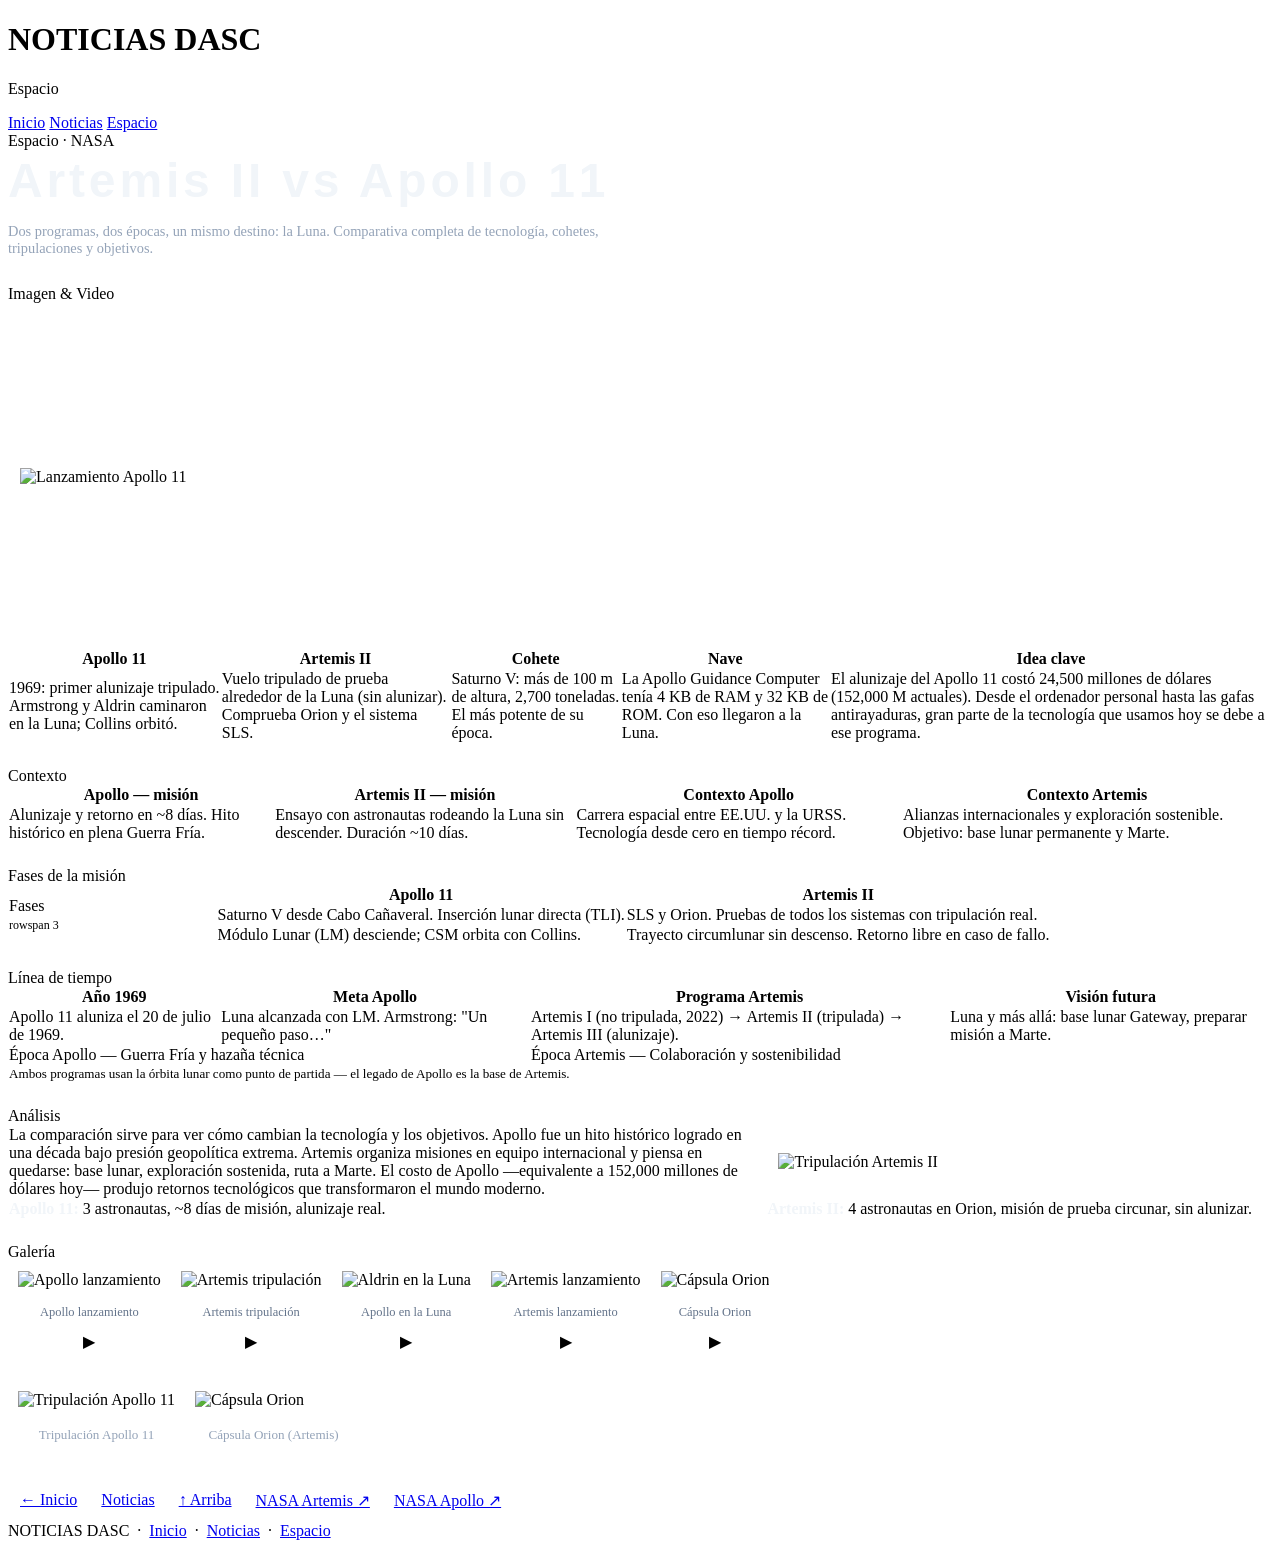
==== Index2.html @ 127973bf "Add files via upload" ====
<!DOCTYPE html>
<html lang="es">
<head>
    <meta charset="UTF-8">
    <meta name="viewport" content="width=device-width, initial-scale=1.0">
    <title>Artemis II vs Apollo 11 — NOTICIAS DASC</title>
    <link rel="stylesheet" href="portada.css">
</head>
<body>
<header class="marca-sitio">
    <h1 class="titulo-sitio">NOTICIAS DASC</h1>
    <p class="sub-sitio">Espacio</p>
</header>
<nav class="nav-sitio">
    <a href="index.html">Inicio</a>
    <a href="noticias-videos.html">Noticias</a>
    <a href="Index2.html" class="activo">Espacio</a>
</nav>

<main class="contenedor contenedor--ancho" id="top">

    <!-- HÉROE -->
    <div class="card anim-1" style="margin-bottom:0;">
        <span class="badge badge-gold">Espacio · NASA</span>
        <h1 style="font-family:'Bebas Neue',sans-serif;font-size:clamp(2rem,5vw,3rem);letter-spacing:.08em;color:#f1f5f9;line-height:1.1;margin:.35rem 0 .8rem;">
            Artemis II vs Apollo 11
        </h1>
        <p style="color:#94a3b8;font-size:.9rem;max-width:640px;">
            Dos programas, dos épocas, un mismo destino: la Luna. Comparativa completa de tecnología, cohetes, tripulaciones y objetivos.
        </p>
    </div>

    <!-- TABLA 1: FOTO + VIDEO -->
    <section class="anim-1" style="margin-top:1.75rem;">
        <div class="section-divider"><span class="section-divider-label">Imagen &amp; Video</span></div>
        <div class="tabla-wrap">
            <table class="tabla-pro" border="0" cellspacing="0">
                <tr><td colspan="5" class="franja"></td></tr>
                <tr>
                    <td colspan="2" style="width:35%;vertical-align:middle;padding:12px;">
                        <img src="https://upload.wikimedia.org/wikipedia/commons/thumb/1/16/Apollo_11_Launch_-_GPN-2000-000630.jpg/960px-Apollo_11_Launch_-_GPN-2000-000630.jpg"
                             alt="Lanzamiento Apollo 11" class="fluid">
                    </td>
                    <td colspan="3" style="width:65%;vertical-align:middle;padding:12px;">
                        <div class="video-caja" style="margin:0;">
                            <iframe src="https://geo.dailymotion.com/player.html?video=xa412z0"
                                title="Dailymotion — Video Espacio"
                                allowfullscreen allow="web-share"></iframe>
                        </div>
                    </td>
                </tr>
                <tr>
                    <th class="th-apollo">Apollo 11</th>
                    <th class="th-artemis">Artemis II</th>
                    <th>Cohete</th>
                    <th>Nave</th>
                    <th>Idea clave</th>
                </tr>
                <tr>
                    <td>1969: primer alunizaje tripulado. Armstrong y Aldrin caminaron en la Luna; Collins orbitó.</td>
                    <td>Vuelo tripulado de prueba alrededor de la Luna (sin alunizar). Comprueba Orion y el sistema SLS.</td>
                    <td>Saturno V: más de 100 m de altura, 2,700 toneladas. El más potente de su época.</td>
                    <td>La Apollo Guidance Computer tenía 4 KB de RAM y 32 KB de ROM. Con eso llegaron a la Luna.</td>
                    <td class="text-2col">El alunizaje del Apollo 11 costó 24,500 millones de dólares (152,000 M actuales). Desde el ordenador personal hasta las gafas antirayaduras, gran parte de la tecnología que usamos hoy se debe a ese programa.</td>
                </tr>
            </table>
        </div>
    </section>

    <!-- TABLA 2: CONTEXTO -->
    <section class="anim-2" style="margin-top:1.5rem;">
        <div class="section-divider"><span class="section-divider-label">Contexto</span></div>
        <div class="tabla-wrap">
            <table class="tabla-pro" border="0" cellspacing="0">
                <tr>
                    <th class="th-apollo">Apollo — misión</th>
                    <th class="th-artemis">Artemis II — misión</th>
                    <th>Contexto Apollo</th>
                    <th>Contexto Artemis</th>
                </tr>
                <tr>
                    <td>Alunizaje y retorno en ~8 días. Hito histórico en plena Guerra Fría.</td>
                    <td>Ensayo con astronautas rodeando la Luna sin descender. Duración ~10 días.</td>
                    <td>Carrera espacial entre EE.UU. y la URSS. Tecnología desde cero en tiempo récord.</td>
                    <td>Alianzas internacionales y exploración sostenible. Objetivo: base lunar permanente y Marte.</td>
                </tr>
            </table>
        </div>
    </section>

    <!-- TABLA 3: ROWSPAN -->
    <section class="anim-2" style="margin-top:1.5rem;">
        <div class="section-divider"><span class="section-divider-label">Fases de la misión</span></div>
        <div class="tabla-wrap">
            <table class="tabla-pro" border="0" cellspacing="0">
                <tr>
                    <td rowspan="3" class="td-span" style="width:20%;">Fases<br><small style="font-weight:400;font-size:.75rem;">rowspan 3</small></td>
                    <th class="th-apollo">Apollo 11</th>
                    <th class="th-artemis">Artemis II</th>
                </tr>
                <tr>
                    <td>Saturno V desde Cabo Cañaveral. Inserción lunar directa (TLI).</td>
                    <td>SLS y Orion. Pruebas de todos los sistemas con tripulación real.</td>
                </tr>
                <tr>
                    <td>Módulo Lunar (LM) desciende; CSM orbita con Collins.</td>
                    <td>Trayecto circumlunar sin descenso. Retorno libre en caso de fallo.</td>
                </tr>
            </table>
        </div>
    </section>

    <!-- TABLA 4: COLSPAN -->
    <section class="anim-3" style="margin-top:1.5rem;">
        <div class="section-divider"><span class="section-divider-label">Línea de tiempo</span></div>
        <div class="tabla-wrap">
            <table class="tabla-pro" border="0" cellspacing="0">
                <tr>
                    <th class="th-apollo">Año 1969</th>
                    <th class="th-apollo">Meta Apollo</th>
                    <th class="th-artemis">Programa Artemis</th>
                    <th class="th-artemis">Visión futura</th>
                </tr>
                <tr>
                    <td>Apollo 11 aluniza el 20 de julio de 1969.</td>
                    <td>Luna alcanzada con LM. Armstrong: "Un pequeño paso…"</td>
                    <td>Artemis I (no tripulada, 2022) → Artemis II (tripulada) → Artemis III (alunizaje).</td>
                    <td>Luna y más allá: base lunar Gateway, preparar misión a Marte.</td>
                </tr>
                <tr>
                    <td colspan="2" class="td-full">Época Apollo — Guerra Fría y hazaña técnica</td>
                    <td colspan="2" class="td-full">Época Artemis — Colaboración y sostenibilidad</td>
                </tr>
                <tr>
                    <td colspan="4" class="td-full" style="font-weight:400;font-size:.82rem;">
                        Ambos programas usan la órbita lunar como punto de partida — el legado de Apollo es la base de Artemis.
                    </td>
                </tr>
            </table>
        </div>
    </section>

    <!-- TABLA 5: TEXTO + FOTO -->
    <section class="anim-3" style="margin-top:1.5rem;">
        <div class="section-divider"><span class="section-divider-label">Análisis</span></div>
        <div class="tabla-wrap">
            <table class="tabla-pro" border="0" cellspacing="0">
                <tr>
                    <td style="width:60%;vertical-align:top;" class="text-2col">
                        La comparación sirve para ver cómo cambian la tecnología y los objetivos. Apollo fue un hito histórico logrado en una década bajo presión geopolítica extrema. Artemis organiza misiones en equipo internacional y piensa en quedarse: base lunar, exploración sostenida, ruta a Marte. El costo de Apollo —equivalente a 152,000 millones de dólares hoy— produjo retornos tecnológicos que transformaron el mundo moderno.
                    </td>
                    <td style="width:40%;vertical-align:middle;padding:12px;">
                        <img src="https://upload.wikimedia.org/wikipedia/commons/thumb/4/4b/Artemis_II_Crew_%28NASA%29.jpg/960px-Artemis_II_Crew_%28NASA%29.jpg"
                             alt="Tripulación Artemis II" class="fluid">
                    </td>
                </tr>
                <tr>
                    <td><strong style="color:#f1f5f9;">Apollo 11:</strong> 3 astronautas, ~8 días de misión, alunizaje real.</td>
                    <td><strong style="color:#f1f5f9;">Artemis II:</strong> 4 astronautas en Orion, misión de prueba circunar, sin alunizar.</td>
                </tr>
            </table>
        </div>
    </section>

    <!-- TABLA 6: MINI FOTOS -->
    <section style="margin-top:1.5rem;">
        <div class="section-divider"><span class="section-divider-label">Galería</span></div>
        <div class="tabla-wrap">
            <table class="tabla-pro" border="0" cellspacing="0">
                <tr>
                    <td style="text-align:center;padding:10px;"><img src="https://upload.wikimedia.org/wikipedia/commons/thumb/1/16/Apollo_11_Launch_-_GPN-2000-000630.jpg/960px-Apollo_11_Launch_-_GPN-2000-000630.jpg" alt="Apollo lanzamiento" class="mini"></td>
                    <td style="text-align:center;padding:10px;"><img src="https://upload.wikimedia.org/wikipedia/commons/thumb/4/4b/Artemis_II_Crew_%28NASA%29.jpg/960px-Artemis_II_Crew_%28NASA%29.jpg" alt="Artemis tripulación" class="mini"></td>
                    <td style="text-align:center;padding:10px;"><img src="https://upload.wikimedia.org/wikipedia/commons/thumb/9/98/Aldrin_Apollo_11_original.jpg/320px-Aldrin_Apollo_11_original.jpg" alt="Aldrin en la Luna" class="mini"></td>
                    <td style="text-align:center;padding:10px;"><img src="https://upload.wikimedia.org/wikipedia/commons/thumb/3/3e/Artemis_I_Launch_November_16_2022.jpg/320px-Artemis_I_Launch_November_16_2022.jpg" alt="Artemis lanzamiento" class="mini"></td>
                    <td style="text-align:center;padding:10px;"><img src="https://upload.wikimedia.org/wikipedia/commons/thumb/4/44/Orion_spacecraft_for_Artemis_I_in_VAB.jpg/320px-Orion_spacecraft_for_Artemis_I_in_VAB.jpg" alt="Cápsula Orion" class="mini"></td>
                </tr>
                <tr>
                    <td style="text-align:center;font-size:.78rem;color:#64748b;padding:6px 10px;">Apollo lanzamiento</td>
                    <td style="text-align:center;font-size:.78rem;color:#64748b;padding:6px 10px;">Artemis tripulación</td>
                    <td style="text-align:center;font-size:.78rem;color:#64748b;padding:6px 10px;">Apollo en la Luna</td>
                    <td style="text-align:center;font-size:.78rem;color:#64748b;padding:6px 10px;">Artemis lanzamiento</td>
                    <td style="text-align:center;font-size:.78rem;color:#64748b;padding:6px 10px;">Cápsula Orion</td>
                </tr>
                <tr>
                    <td style="text-align:center;padding:6px;"><span class="icono-play">▶</span></td>
                    <td style="text-align:center;padding:6px;"><span class="icono-play">▶</span></td>
                    <td style="text-align:center;padding:6px;"><span class="icono-play">▶</span></td>
                    <td style="text-align:center;padding:6px;"><span class="icono-play">▶</span></td>
                    <td style="text-align:center;padding:6px;"><span class="icono-play">▶</span></td>
                </tr>
            </table>
        </div>
    </section>

    <!-- TABLA 7: FOTOS GRANDES -->
    <section style="margin-top:1.5rem;">
        <div class="tabla-wrap">
            <table class="tabla-pro" border="0" cellspacing="0">
                <tr>
                    <td style="width:50%;padding:10px;vertical-align:middle;">
                        <img src="https://upload.wikimedia.org/wikipedia/commons/thumb/7/72/Apollo_11_Crew.jpg/320px-Apollo_11_Crew.jpg" alt="Tripulación Apollo 11" class="fluid">
                    </td>
                    <td style="width:50%;padding:10px;vertical-align:middle;">
                        <img src="https://upload.wikimedia.org/wikipedia/commons/thumb/4/44/Orion_spacecraft_for_Artemis_I_in_VAB.jpg/320px-Orion_spacecraft_for_Artemis_I_in_VAB.jpg" alt="Cápsula Orion" class="fluid">
                    </td>
                </tr>
                <tr>
                    <td style="text-align:center;color:#94a3b8;font-size:.82rem;padding:8px;">Tripulación Apollo 11</td>
                    <td style="text-align:center;color:#94a3b8;font-size:.82rem;padding:8px;">Cápsula Orion (Artemis)</td>
                </tr>
            </table>
        </div>
    </section>

    <!-- TABLA 8: NAVEGACIÓN -->
    <section style="margin-top:1.75rem;">
        <div class="tabla-wrap">
            <table class="tabla-pro" border="0" cellspacing="0">
                <tr>
                    <td style="text-align:center;padding:12px;"><a href="index.html" class="boton">← Inicio</a></td>
                    <td style="text-align:center;padding:12px;"><a href="noticias-videos.html" class="boton">Noticias</a></td>
                    <td style="text-align:center;padding:12px;"><a href="#top" class="boton">↑ Arriba</a></td>
                    <td style="text-align:center;padding:12px;"><a href="https://www.nasa.gov/artemis/" target="_blank" rel="noopener" class="boton">NASA Artemis ↗</a></td>
                    <td style="text-align:center;padding:12px;"><a href="https://www.nasa.gov/mission_pages/apollo/missions/apollo11.html" target="_blank" rel="noopener" class="boton">NASA Apollo ↗</a></td>
                </tr>
            </table>
        </div>
    </section>

</main>

<footer class="site-footer">
    NOTICIAS DASC &nbsp;·&nbsp;
    <a href="index.html">Inicio</a> &nbsp;·&nbsp;
    <a href="noticias-videos.html">Noticias</a> &nbsp;·&nbsp;
    <a href="Index2.html">Espacio</a>
</footer>
</body>
</html>
---- portada.css ----
.bloque-musica {
    display: flex;
    flex-direction: column;
    gap: 1.5rem;
}

.grid-musica {
    display: grid;
    grid-template-columns: 1fr 1fr;
    gap: 1.5rem;
    width: 100%;
}

.musica-item {
    width: 100%;
}

.spotify-frame {
    width: 100%;
    border: 0;
    border-radius: 12px;
    display: block;
}

.video-seccion {
    width: 100%;
}

.video-caja {
    width: 100%;
    margin-top: 1rem;
}

.video-caja iframe {
    width: 100%;
    height: 320px;
    border: 0;
    border-radius: 16px;
    display: block;
}

@media (max-width: 900px) {
    .grid-musica {
        grid-template-columns: 1fr;
    }
}
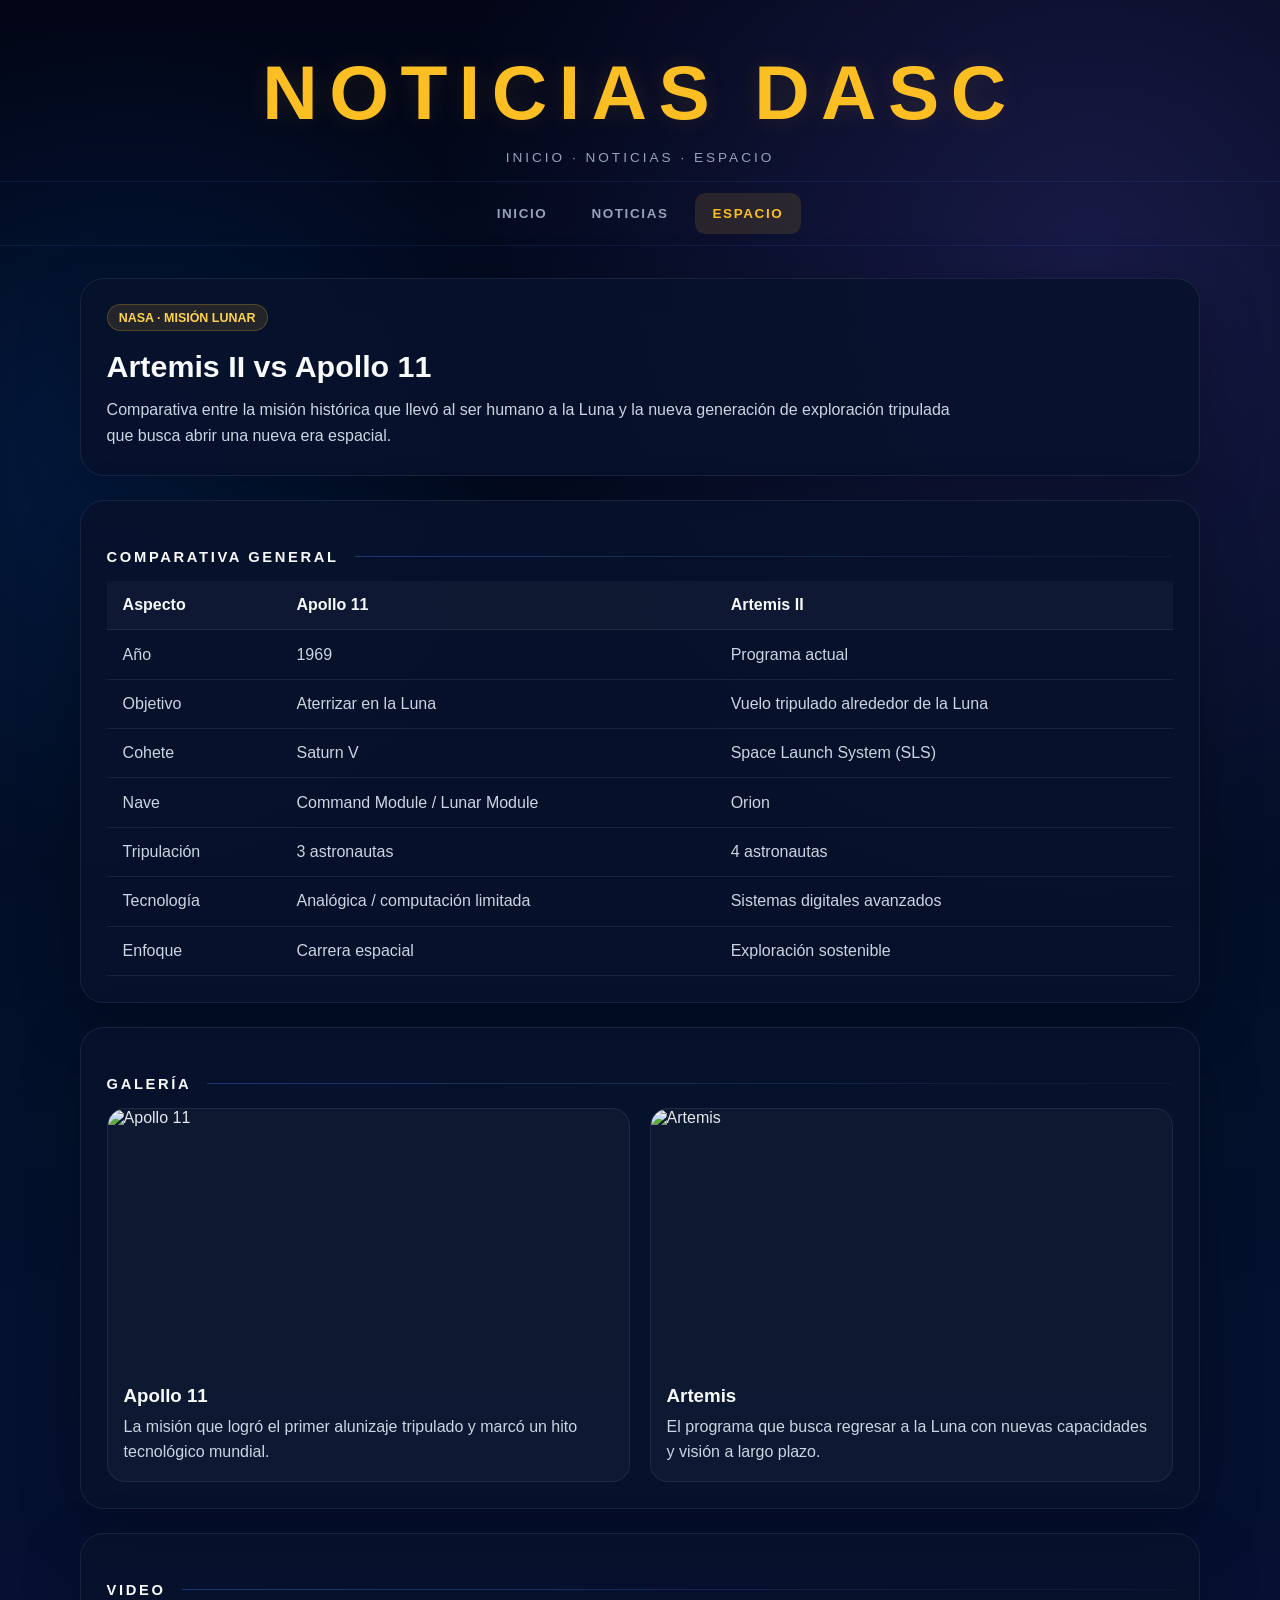
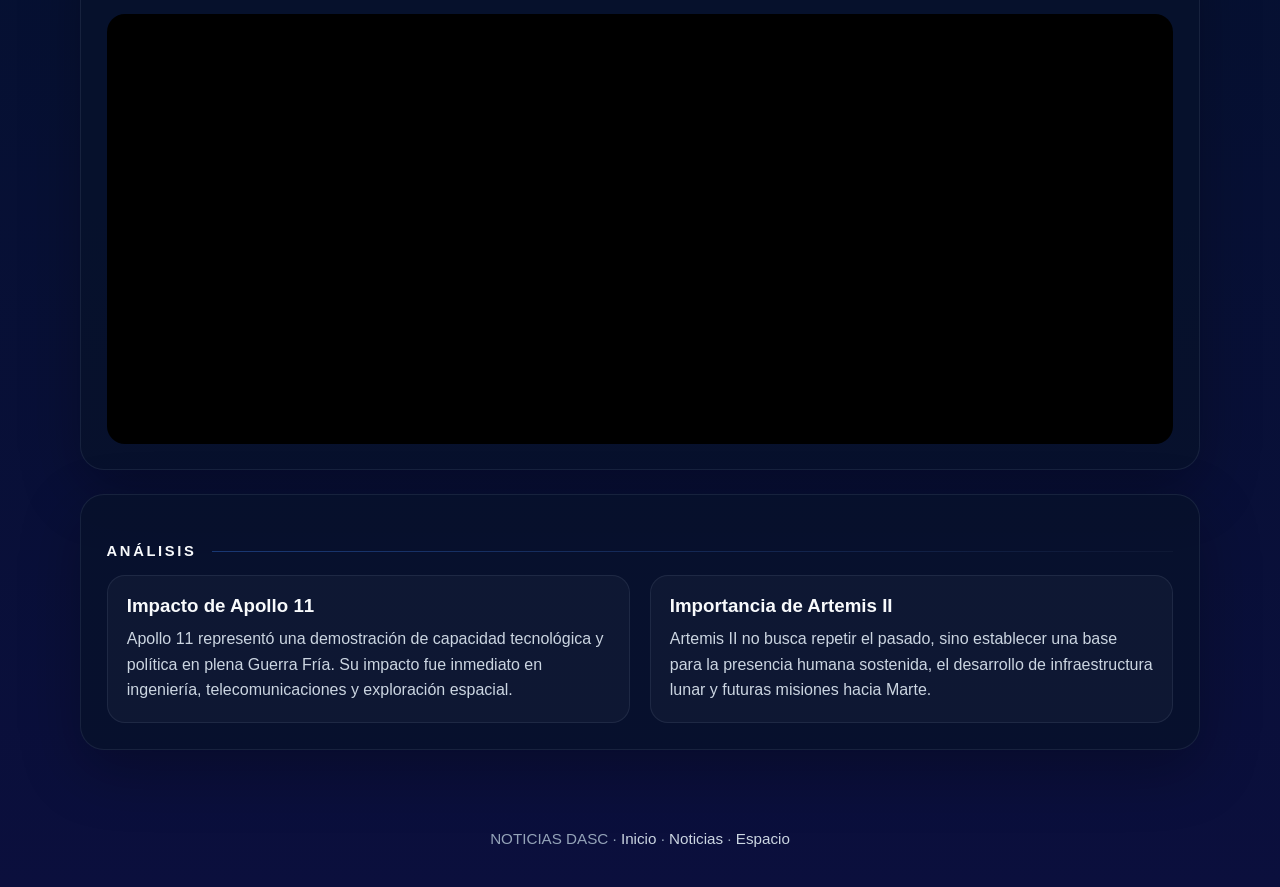
==== commit 3956a861: "Add files via upload" ====
--- a/Index2.html
+++ b/Index2.html
@@ -3,237 +3,158 @@
 <head>
     <meta charset="UTF-8">
     <meta name="viewport" content="width=device-width, initial-scale=1.0">
-    <title>Artemis II vs Apollo 11 — NOTICIAS DASC</title>
+    <title>NOTICIAS DASC — Espacio</title>
     <link rel="stylesheet" href="portada.css">
 </head>
 <body>
+
 <header class="marca-sitio">
     <h1 class="titulo-sitio">NOTICIAS DASC</h1>
-    <p class="sub-sitio">Espacio</p>
+    <p class="sub-sitio">INICIO · NOTICIAS · ESPACIO</p>
 </header>
+
 <nav class="nav-sitio">
-    <a href="index.html">Inicio</a>
-    <a href="noticias-videos.html">Noticias</a>
-    <a href="Index2.html" class="activo">Espacio</a>
+    <a href="index.html">INICIO</a>
+    <a href="noticias-videos.html">NOTICIAS</a>
+    <a href="Index2.html" class="activo">ESPACIO</a>
 </nav>
 
-<main class="contenedor contenedor--ancho" id="top">
+<main class="contenedor">
 
-    <!-- HÉROE -->
-    <div class="card anim-1" style="margin-bottom:0;">
-        <span class="badge badge-gold">Espacio · NASA</span>
-        <h1 style="font-family:'Bebas Neue',sans-serif;font-size:clamp(2rem,5vw,3rem);letter-spacing:.08em;color:#f1f5f9;line-height:1.1;margin:.35rem 0 .8rem;">
-            Artemis II vs Apollo 11
-        </h1>
-        <p style="color:#94a3b8;font-size:.9rem;max-width:640px;">
-            Dos programas, dos épocas, un mismo destino: la Luna. Comparativa completa de tecnología, cohetes, tripulaciones y objetivos.
+    <section class="hero-espacio">
+        <span class="badge badge-gold">NASA · MISIÓN LUNAR</span>
+        <h2>Artemis II vs Apollo 11</h2>
+        <p>
+            Comparativa entre la misión histórica que llevó al ser humano a la Luna
+            y la nueva generación de exploración tripulada que busca abrir una nueva era espacial.
         </p>
-    </div>
+    </section>
 
-    <!-- TABLA 1: FOTO + VIDEO -->
-    <section class="anim-1" style="margin-top:1.75rem;">
-        <div class="section-divider"><span class="section-divider-label">Imagen &amp; Video</span></div>
+    <section class="card">
+        <div class="section-divider">
+            <span class="section-divider-label">Comparativa General</span>
+        </div>
+
         <div class="tabla-wrap">
-            <table class="tabla-pro" border="0" cellspacing="0">
-                <tr><td colspan="5" class="franja"></td></tr>
-                <tr>
-                    <td colspan="2" style="width:35%;vertical-align:middle;padding:12px;">
-                        <img src="https://upload.wikimedia.org/wikipedia/commons/thumb/1/16/Apollo_11_Launch_-_GPN-2000-000630.jpg/960px-Apollo_11_Launch_-_GPN-2000-000630.jpg"
-                             alt="Lanzamiento Apollo 11" class="fluid">
-                    </td>
-                    <td colspan="3" style="width:65%;vertical-align:middle;padding:12px;">
-                        <div class="video-caja" style="margin:0;">
-                            <iframe src="https://geo.dailymotion.com/player.html?video=xa412z0"
-                                title="Dailymotion — Video Espacio"
-                                allowfullscreen allow="web-share"></iframe>
-                        </div>
-                    </td>
-                </tr>
-                <tr>
-                    <th class="th-apollo">Apollo 11</th>
-                    <th class="th-artemis">Artemis II</th>
-                    <th>Cohete</th>
-                    <th>Nave</th>
-                    <th>Idea clave</th>
-                </tr>
-                <tr>
-                    <td>1969: primer alunizaje tripulado. Armstrong y Aldrin caminaron en la Luna; Collins orbitó.</td>
-                    <td>Vuelo tripulado de prueba alrededor de la Luna (sin alunizar). Comprueba Orion y el sistema SLS.</td>
-                    <td>Saturno V: más de 100 m de altura, 2,700 toneladas. El más potente de su época.</td>
-                    <td>La Apollo Guidance Computer tenía 4 KB de RAM y 32 KB de ROM. Con eso llegaron a la Luna.</td>
-                    <td class="text-2col">El alunizaje del Apollo 11 costó 24,500 millones de dólares (152,000 M actuales). Desde el ordenador personal hasta las gafas antirayaduras, gran parte de la tecnología que usamos hoy se debe a ese programa.</td>
-                </tr>
+            <table class="tabla-comparativa">
+                <thead>
+                    <tr>
+                        <th>Aspecto</th>
+                        <th>Apollo 11</th>
+                        <th>Artemis II</th>
+                    </tr>
+                </thead>
+                <tbody>
+                    <tr>
+                        <td>Año</td>
+                        <td>1969</td>
+                        <td>Programa actual</td>
+                    </tr>
+                    <tr>
+                        <td>Objetivo</td>
+                        <td>Aterrizar en la Luna</td>
+                        <td>Vuelo tripulado alrededor de la Luna</td>
+                    </tr>
+                    <tr>
+                        <td>Cohete</td>
+                        <td>Saturn V</td>
+                        <td>Space Launch System (SLS)</td>
+                    </tr>
+                    <tr>
+                        <td>Nave</td>
+                        <td>Command Module / Lunar Module</td>
+                        <td>Orion</td>
+                    </tr>
+                    <tr>
+                        <td>Tripulación</td>
+                        <td>3 astronautas</td>
+                        <td>4 astronautas</td>
+                    </tr>
+                    <tr>
+                        <td>Tecnología</td>
+                        <td>Analógica / computación limitada</td>
+                        <td>Sistemas digitales avanzados</td>
+                    </tr>
+                    <tr>
+                        <td>Enfoque</td>
+                        <td>Carrera espacial</td>
+                        <td>Exploración sostenible</td>
+                    </tr>
+                </tbody>
             </table>
         </div>
     </section>
 
-    <!-- TABLA 2: CONTEXTO -->
-    <section class="anim-2" style="margin-top:1.5rem;">
-        <div class="section-divider"><span class="section-divider-label">Contexto</span></div>
-        <div class="tabla-wrap">
-            <table class="tabla-pro" border="0" cellspacing="0">
-                <tr>
-                    <th class="th-apollo">Apollo — misión</th>
-                    <th class="th-artemis">Artemis II — misión</th>
-                    <th>Contexto Apollo</th>
-                    <th>Contexto Artemis</th>
-                </tr>
-                <tr>
-                    <td>Alunizaje y retorno en ~8 días. Hito histórico en plena Guerra Fría.</td>
-                    <td>Ensayo con astronautas rodeando la Luna sin descender. Duración ~10 días.</td>
-                    <td>Carrera espacial entre EE.UU. y la URSS. Tecnología desde cero en tiempo récord.</td>
-                    <td>Alianzas internacionales y exploración sostenible. Objetivo: base lunar permanente y Marte.</td>
-                </tr>
-            </table>
+    <section class="card">
+        <div class="section-divider">
+            <span class="section-divider-label">Galería</span>
+        </div>
+
+        <div class="grid-galeria">
+            <article class="galeria-item">
+                <img src="https://images-assets.nasa.gov/image/6901969/6901969~large.jpg" alt="Apollo 11">
+                <div class="galeria-texto">
+                    <h3>Apollo 11</h3>
+                    <p>La misión que logró el primer alunizaje tripulado y marcó un hito tecnológico mundial.</p>
+                </div>
+            </article>
+
+            <article class="galeria-item">
+                <img src="https://images-assets.nasa.gov/image/KSC-20221116-PH-KLS01_0089/KSC-20221116-PH-KLS01_0089~large.jpg" alt="Artemis">
+                <div class="galeria-texto">
+                    <h3>Artemis</h3>
+                    <p>El programa que busca regresar a la Luna con nuevas capacidades y visión a largo plazo.</p>
+                </div>
+            </article>
         </div>
     </section>
 
-    <!-- TABLA 3: ROWSPAN -->
-    <section class="anim-2" style="margin-top:1.5rem;">
-        <div class="section-divider"><span class="section-divider-label">Fases de la misión</span></div>
-        <div class="tabla-wrap">
-            <table class="tabla-pro" border="0" cellspacing="0">
-                <tr>
-                    <td rowspan="3" class="td-span" style="width:20%;">Fases<br><small style="font-weight:400;font-size:.75rem;">rowspan 3</small></td>
-                    <th class="th-apollo">Apollo 11</th>
-                    <th class="th-artemis">Artemis II</th>
-                </tr>
-                <tr>
-                    <td>Saturno V desde Cabo Cañaveral. Inserción lunar directa (TLI).</td>
-                    <td>SLS y Orion. Pruebas de todos los sistemas con tripulación real.</td>
-                </tr>
-                <tr>
-                    <td>Módulo Lunar (LM) desciende; CSM orbita con Collins.</td>
-                    <td>Trayecto circumlunar sin descenso. Retorno libre en caso de fallo.</td>
-                </tr>
-            </table>
+    <section class="card">
+        <div class="section-divider">
+            <span class="section-divider-label">Video</span>
+        </div>
+
+        <div class="video-caja">
+            <iframe
+                src="https://www.youtube.com/embed/KAQ7CcbN3ZI"
+                title="Artemis y Apollo"
+                allowfullscreen>
+            </iframe>
         </div>
     </section>
 
-    <!-- TABLA 4: COLSPAN -->
-    <section class="anim-3" style="margin-top:1.5rem;">
-        <div class="section-divider"><span class="section-divider-label">Línea de tiempo</span></div>
-        <div class="tabla-wrap">
-            <table class="tabla-pro" border="0" cellspacing="0">
-                <tr>
-                    <th class="th-apollo">Año 1969</th>
-                    <th class="th-apollo">Meta Apollo</th>
-                    <th class="th-artemis">Programa Artemis</th>
-                    <th class="th-artemis">Visión futura</th>
-                </tr>
-                <tr>
-                    <td>Apollo 11 aluniza el 20 de julio de 1969.</td>
-                    <td>Luna alcanzada con LM. Armstrong: "Un pequeño paso…"</td>
-                    <td>Artemis I (no tripulada, 2022) → Artemis II (tripulada) → Artemis III (alunizaje).</td>
-                    <td>Luna y más allá: base lunar Gateway, preparar misión a Marte.</td>
-                </tr>
-                <tr>
-                    <td colspan="2" class="td-full">Época Apollo — Guerra Fría y hazaña técnica</td>
-                    <td colspan="2" class="td-full">Época Artemis — Colaboración y sostenibilidad</td>
-                </tr>
-                <tr>
-                    <td colspan="4" class="td-full" style="font-weight:400;font-size:.82rem;">
-                        Ambos programas usan la órbita lunar como punto de partida — el legado de Apollo es la base de Artemis.
-                    </td>
-                </tr>
-            </table>
+    <section class="card">
+        <div class="section-divider">
+            <span class="section-divider-label">Análisis</span>
         </div>
-    </section>
 
-    <!-- TABLA 5: TEXTO + FOTO -->
-    <section class="anim-3" style="margin-top:1.5rem;">
-        <div class="section-divider"><span class="section-divider-label">Análisis</span></div>
-        <div class="tabla-wrap">
-            <table class="tabla-pro" border="0" cellspacing="0">
-                <tr>
-                    <td style="width:60%;vertical-align:top;" class="text-2col">
-                        La comparación sirve para ver cómo cambian la tecnología y los objetivos. Apollo fue un hito histórico logrado en una década bajo presión geopolítica extrema. Artemis organiza misiones en equipo internacional y piensa en quedarse: base lunar, exploración sostenida, ruta a Marte. El costo de Apollo —equivalente a 152,000 millones de dólares hoy— produjo retornos tecnológicos que transformaron el mundo moderno.
-                    </td>
-                    <td style="width:40%;vertical-align:middle;padding:12px;">
-                        <img src="https://upload.wikimedia.org/wikipedia/commons/thumb/4/4b/Artemis_II_Crew_%28NASA%29.jpg/960px-Artemis_II_Crew_%28NASA%29.jpg"
-                             alt="Tripulación Artemis II" class="fluid">
-                    </td>
-                </tr>
-                <tr>
-                    <td><strong style="color:#f1f5f9;">Apollo 11:</strong> 3 astronautas, ~8 días de misión, alunizaje real.</td>
-                    <td><strong style="color:#f1f5f9;">Artemis II:</strong> 4 astronautas en Orion, misión de prueba circunar, sin alunizar.</td>
-                </tr>
-            </table>
-        </div>
-    </section>
+        <div class="bloques-analisis">
+            <article class="analisis-item">
+                <h3>Impacto de Apollo 11</h3>
+                <p>
+                    Apollo 11 representó una demostración de capacidad tecnológica y política en plena Guerra Fría.
+                    Su impacto fue inmediato en ingeniería, telecomunicaciones y exploración espacial.
+                </p>
+            </article>
 
-    <!-- TABLA 6: MINI FOTOS -->
-    <section style="margin-top:1.5rem;">
-        <div class="section-divider"><span class="section-divider-label">Galería</span></div>
-        <div class="tabla-wrap">
-            <table class="tabla-pro" border="0" cellspacing="0">
-                <tr>
-                    <td style="text-align:center;padding:10px;"><img src="https://upload.wikimedia.org/wikipedia/commons/thumb/1/16/Apollo_11_Launch_-_GPN-2000-000630.jpg/960px-Apollo_11_Launch_-_GPN-2000-000630.jpg" alt="Apollo lanzamiento" class="mini"></td>
-                    <td style="text-align:center;padding:10px;"><img src="https://upload.wikimedia.org/wikipedia/commons/thumb/4/4b/Artemis_II_Crew_%28NASA%29.jpg/960px-Artemis_II_Crew_%28NASA%29.jpg" alt="Artemis tripulación" class="mini"></td>
-                    <td style="text-align:center;padding:10px;"><img src="https://upload.wikimedia.org/wikipedia/commons/thumb/9/98/Aldrin_Apollo_11_original.jpg/320px-Aldrin_Apollo_11_original.jpg" alt="Aldrin en la Luna" class="mini"></td>
-                    <td style="text-align:center;padding:10px;"><img src="https://upload.wikimedia.org/wikipedia/commons/thumb/3/3e/Artemis_I_Launch_November_16_2022.jpg/320px-Artemis_I_Launch_November_16_2022.jpg" alt="Artemis lanzamiento" class="mini"></td>
-                    <td style="text-align:center;padding:10px;"><img src="https://upload.wikimedia.org/wikipedia/commons/thumb/4/44/Orion_spacecraft_for_Artemis_I_in_VAB.jpg/320px-Orion_spacecraft_for_Artemis_I_in_VAB.jpg" alt="Cápsula Orion" class="mini"></td>
-                </tr>
-                <tr>
-                    <td style="text-align:center;font-size:.78rem;color:#64748b;padding:6px 10px;">Apollo lanzamiento</td>
-                    <td style="text-align:center;font-size:.78rem;color:#64748b;padding:6px 10px;">Artemis tripulación</td>
-                    <td style="text-align:center;font-size:.78rem;color:#64748b;padding:6px 10px;">Apollo en la Luna</td>
-                    <td style="text-align:center;font-size:.78rem;color:#64748b;padding:6px 10px;">Artemis lanzamiento</td>
-                    <td style="text-align:center;font-size:.78rem;color:#64748b;padding:6px 10px;">Cápsula Orion</td>
-                </tr>
-                <tr>
-                    <td style="text-align:center;padding:6px;"><span class="icono-play">▶</span></td>
-                    <td style="text-align:center;padding:6px;"><span class="icono-play">▶</span></td>
-                    <td style="text-align:center;padding:6px;"><span class="icono-play">▶</span></td>
-                    <td style="text-align:center;padding:6px;"><span class="icono-play">▶</span></td>
-                    <td style="text-align:center;padding:6px;"><span class="icono-play">▶</span></td>
-                </tr>
-            </table>
-        </div>
-    </section>
-
-    <!-- TABLA 7: FOTOS GRANDES -->
-    <section style="margin-top:1.5rem;">
-        <div class="tabla-wrap">
-            <table class="tabla-pro" border="0" cellspacing="0">
-                <tr>
-                    <td style="width:50%;padding:10px;vertical-align:middle;">
-                        <img src="https://upload.wikimedia.org/wikipedia/commons/thumb/7/72/Apollo_11_Crew.jpg/320px-Apollo_11_Crew.jpg" alt="Tripulación Apollo 11" class="fluid">
-                    </td>
-                    <td style="width:50%;padding:10px;vertical-align:middle;">
-                        <img src="https://upload.wikimedia.org/wikipedia/commons/thumb/4/44/Orion_spacecraft_for_Artemis_I_in_VAB.jpg/320px-Orion_spacecraft_for_Artemis_I_in_VAB.jpg" alt="Cápsula Orion" class="fluid">
-                    </td>
-                </tr>
-                <tr>
-                    <td style="text-align:center;color:#94a3b8;font-size:.82rem;padding:8px;">Tripulación Apollo 11</td>
-                    <td style="text-align:center;color:#94a3b8;font-size:.82rem;padding:8px;">Cápsula Orion (Artemis)</td>
-                </tr>
-            </table>
-        </div>
-    </section>
-
-    <!-- TABLA 8: NAVEGACIÓN -->
-    <section style="margin-top:1.75rem;">
-        <div class="tabla-wrap">
-            <table class="tabla-pro" border="0" cellspacing="0">
-                <tr>
-                    <td style="text-align:center;padding:12px;"><a href="index.html" class="boton">← Inicio</a></td>
-                    <td style="text-align:center;padding:12px;"><a href="noticias-videos.html" class="boton">Noticias</a></td>
-                    <td style="text-align:center;padding:12px;"><a href="#top" class="boton">↑ Arriba</a></td>
-                    <td style="text-align:center;padding:12px;"><a href="https://www.nasa.gov/artemis/" target="_blank" rel="noopener" class="boton">NASA Artemis ↗</a></td>
-                    <td style="text-align:center;padding:12px;"><a href="https://www.nasa.gov/mission_pages/apollo/missions/apollo11.html" target="_blank" rel="noopener" class="boton">NASA Apollo ↗</a></td>
-                </tr>
-            </table>
+            <article class="analisis-item">
+                <h3>Importancia de Artemis II</h3>
+                <p>
+                    Artemis II no busca repetir el pasado, sino establecer una base para la presencia humana sostenida,
+                    el desarrollo de infraestructura lunar y futuras misiones hacia Marte.
+                </p>
+            </article>
         </div>
     </section>
 
 </main>
 
 <footer class="site-footer">
-    NOTICIAS DASC &nbsp;·&nbsp;
-    <a href="index.html">Inicio</a> &nbsp;·&nbsp;
-    <a href="noticias-videos.html">Noticias</a> &nbsp;·&nbsp;
+    NOTICIAS DASC ·
+    <a href="index.html">Inicio</a> ·
+    <a href="noticias-videos.html">Noticias</a> ·
     <a href="Index2.html">Espacio</a>
 </footer>
+
 </body>
-</html>
+</html>
--- a/portada.css
+++ b/portada.css
@@ -1,29 +1,144 @@
-.bloque-musica {
+* {
+    margin: 0;
+    padding: 0;
+    box-sizing: border-box;
+}
+
+html {
+    scroll-behavior: smooth;
+}
+
+body {
+    font-family: Arial, Helvetica, sans-serif;
+    color: #e5e7eb;
+    min-height: 100vh;
+    background:
+        radial-gradient(circle at 85% 10%, rgba(80, 70, 180, 0.28), transparent 26%),
+        radial-gradient(circle at 10% 18%, rgba(0, 119, 255, 0.14), transparent 18%),
+        linear-gradient(180deg, #020617 0%, #03112c 45%, #0b0f3d 100%);
+}
+
+/* HEADER */
+.marca-sitio {
+    text-align: center;
+    padding: 3rem 1rem 1rem;
+    border-bottom: 1px solid rgba(59, 130, 246, 0.12);
+}
+
+.titulo-sitio {
+    font-size: clamp(2.7rem, 6vw, 5rem);
+    font-weight: 900;
+    letter-spacing: 0.15em;
+    color: #fbbf24;
+    text-transform: uppercase;
+    text-shadow: 0 0 24px rgba(251, 191, 36, 0.12);
+}
+
+.sub-sitio {
+    margin-top: 0.8rem;
+    font-size: 0.85rem;
+    letter-spacing: 0.22em;
+    color: #94a3b8;
+    text-transform: uppercase;
+}
+
+/* NAV */
+.nav-sitio {
     display: flex;
-    flex-direction: column;
-    gap: 1.5rem;
-}
-
+    justify-content: center;
+    gap: 0.55rem;
+    padding: 0.7rem 1rem;
+    margin: 0 auto 2rem;
+    border-bottom: 1px solid rgba(59, 130, 246, 0.12);
+    flex-wrap: wrap;
+}
+
+.nav-sitio a {
+    text-decoration: none;
+    color: #94a3b8;
+    font-size: 0.84rem;
+    font-weight: 700;
+    letter-spacing: 0.12em;
+    padding: 0.8rem 1.1rem;
+    border-radius: 10px;
+    transition: 0.2s ease;
+}
+
+.nav-sitio a:hover {
+    color: #ffffff;
+    background: rgba(255, 255, 255, 0.04);
+}
+
+.nav-sitio a.activo {
+    color: #fbbf24;
+    background: rgba(251, 191, 36, 0.12);
+}
+
+/* CONTENEDOR */
+.contenedor {
+    width: min(1120px, calc(100% - 2rem));
+    margin: 0 auto;
+    padding-bottom: 3rem;
+}
+
+/* BLOQUES / CARDS */
+.card,
+.bloque-musica,
+.hero-espacio {
+    background: rgba(7, 18, 44, 0.88);
+    border: 1px solid rgba(148, 163, 184, 0.12);
+    border-radius: 24px;
+    padding: 1.6rem;
+    box-shadow: 0 20px 60px rgba(0, 0, 0, 0.28);
+    margin-bottom: 1.5rem;
+}
+
+/* TITULOS */
+h2 {
+    font-size: 1.9rem;
+    color: #f8fafc;
+    margin-bottom: 1rem;
+}
+
+h3 {
+    color: #f8fafc;
+    margin-bottom: 0.55rem;
+}
+
+/* GRID MUSICA */
 .grid-musica {
     display: grid;
-    grid-template-columns: 1fr 1fr;
+    grid-template-columns: repeat(2, minmax(0, 1fr));
     gap: 1.5rem;
+    align-items: start;
+}
+
+.musica-item {
+    min-width: 0;
+}
+
+.titulo-artista {
+    font-size: 1.15rem;
+    font-weight: 700;
+    color: #f8fafc;
+    margin-bottom: 0.35rem;
+}
+
+.texto-artista {
+    color: #cbd5e1;
+    line-height: 1.5;
+    margin-bottom: 0.85rem;
+}
+
+/* IFRAMES */
+.spotify-frame {
+    display: block;
     width: 100%;
-}
-
-.musica-item {
-    width: 100%;
-}
-
-.spotify-frame {
-    width: 100%;
+    height: 152px;
     border: 0;
-    border-radius: 12px;
-    display: block;
-}
-
-.video-seccion {
-    width: 100%;
+    border-radius: 16px;
+    overflow: hidden;
+    background: #1e293b;
 }
 
 .video-caja {
@@ -32,15 +147,299 @@
 }
 
 .video-caja iframe {
+    display: block;
     width: 100%;
-    height: 320px;
+    height: 430px;
     border: 0;
-    border-radius: 16px;
+    border-radius: 18px;
+    background: #000;
+}
+
+/* DIVIDER */
+.section-divider {
+    display: flex;
+    align-items: center;
+    gap: 1rem;
+    margin: 1.4rem 0 1rem;
+}
+
+.section-divider::after {
+    content: "";
+    flex: 1;
+    height: 1px;
+    background: linear-gradient(90deg, rgba(59, 130, 246, 0.35), rgba(148, 163, 184, 0.05));
+}
+
+.section-divider-label {
+    color: #f8fafc;
+    font-weight: 800;
+    letter-spacing: 0.18em;
+    font-size: 0.92rem;
+    text-transform: uppercase;
+}
+
+/* BADGES */
+.badge {
+    display: inline-block;
+    padding: 0.34rem 0.7rem;
+    border-radius: 999px;
+    font-size: 0.78rem;
+    font-weight: 700;
+    margin-bottom: 0.7rem;
+}
+
+.badge-cyan {
+    background: rgba(56, 189, 248, 0.14);
+    color: #67e8f9;
+    border: 1px solid rgba(56, 189, 248, 0.2);
+}
+
+.badge-gold {
+    background: rgba(251, 191, 36, 0.12);
+    color: #fcd34d;
+    border: 1px solid rgba(251, 191, 36, 0.22);
+}
+
+/* NOTICIAS */
+.noticia-item {
+    display: grid;
+    grid-template-columns: 10px 1fr;
+    gap: 1rem;
+    padding: 1rem 0;
+}
+
+.noticia-item + .noticia-item {
+    border-top: 1px solid rgba(148, 163, 184, 0.12);
+}
+
+.noticia-acento {
+    width: 10px;
+    border-radius: 999px;
+    min-height: 100%;
+}
+
+.cyan {
+    background: linear-gradient(180deg, #38bdf8, #818cf8);
+}
+
+.gold {
+    background: linear-gradient(180deg, #fbbf24, #f97316);
+}
+
+.noticia-titulo {
+    font-size: 1.15rem;
+    font-weight: 700;
+    color: #f8fafc;
+    margin-bottom: 0.45rem;
+}
+
+.noticia-texto {
+    color: #cbd5e1;
+    line-height: 1.6;
+    margin-bottom: 0.55rem;
+}
+
+.noticia-link {
+    color: #67e8f9;
+    text-decoration: none;
+    font-weight: 700;
+}
+
+.noticia-link:hover {
+    text-decoration: underline;
+}
+
+.noticia-link-gold {
+    color: #fbbf24;
+}
+
+/* TARJETAS EXPLORAR */
+.tarjetas {
+    display: grid;
+    grid-template-columns: repeat(2, minmax(0, 1fr));
+    gap: 1.2rem;
+}
+
+.tarjeta {
+    background: rgba(255, 255, 255, 0.03);
+    border: 1px solid rgba(148, 163, 184, 0.12);
+    border-radius: 18px;
+    padding: 1.2rem;
+}
+
+.tarjeta p {
+    color: #cbd5e1;
+    line-height: 1.5;
+    margin-top: 0.5rem;
+    margin-bottom: 1rem;
+}
+
+.boton {
+    display: inline-block;
+    background: rgba(59, 130, 246, 0.18);
+    color: #e0f2fe;
+    text-decoration: none;
+    font-weight: 700;
+    padding: 0.7rem 1rem;
+    border-radius: 12px;
+}
+
+.boton:hover {
+    background: rgba(59, 130, 246, 0.28);
+}
+
+/* HERO ESPACIO */
+.hero-espacio h2 {
+    margin-top: 0.4rem;
+    margin-bottom: 0.8rem;
+}
+
+.hero-espacio p {
+    color: #cbd5e1;
+    line-height: 1.65;
+    max-width: 850px;
+}
+
+/* TABLA */
+.tabla-wrap {
+    overflow-x: auto;
+}
+
+.tabla-comparativa {
+    width: 100%;
+    border-collapse: collapse;
+    min-width: 700px;
+}
+
+.tabla-comparativa th,
+.tabla-comparativa td {
+    padding: 0.95rem 1rem;
+    border-bottom: 1px solid rgba(148, 163, 184, 0.12);
+    text-align: left;
+}
+
+.tabla-comparativa th {
+    color: #f8fafc;
+    background: rgba(255, 255, 255, 0.03);
+}
+
+.tabla-comparativa td {
+    color: #cbd5e1;
+}
+
+/* GALERIA */
+.grid-galeria {
+    display: grid;
+    grid-template-columns: repeat(2, minmax(0, 1fr));
+    gap: 1.2rem;
+}
+
+.galeria-item {
+    background: rgba(255, 255, 255, 0.03);
+    border: 1px solid rgba(148, 163, 184, 0.12);
+    border-radius: 18px;
+    overflow: hidden;
+}
+
+.galeria-item img {
+    width: 100%;
+    height: 260px;
+    object-fit: cover;
     display: block;
 }
 
+.galeria-texto {
+    padding: 1rem;
+}
+
+.galeria-texto p {
+    color: #cbd5e1;
+    line-height: 1.55;
+}
+
+/* ANALISIS */
+.bloques-analisis {
+    display: grid;
+    grid-template-columns: repeat(2, minmax(0, 1fr));
+    gap: 1.2rem;
+}
+
+.analisis-item {
+    background: rgba(255, 255, 255, 0.03);
+    border: 1px solid rgba(148, 163, 184, 0.12);
+    border-radius: 18px;
+    padding: 1.2rem;
+}
+
+.analisis-item p {
+    color: #cbd5e1;
+    line-height: 1.6;
+}
+
+/* FOOTER */
+.site-footer {
+    width: min(1120px, calc(100% - 2rem));
+    margin: 0 auto 2.5rem;
+    padding-top: 0.5rem;
+    color: #94a3b8;
+    text-align: center;
+    font-size: 0.95rem;
+}
+
+.site-footer a {
+    color: #cbd5e1;
+    text-decoration: none;
+}
+
+.site-footer a:hover {
+    text-decoration: underline;
+}
+
+/* RESPONSIVE */
 @media (max-width: 900px) {
-    .grid-musica {
+    .grid-musica,
+    .tarjetas,
+    .grid-galeria,
+    .bloques-analisis {
         grid-template-columns: 1fr;
     }
+
+    .video-caja iframe {
+        height: 320px;
+    }
+
+    .card,
+    .bloque-musica,
+    .hero-espacio {
+        padding: 1.2rem;
+    }
+}
+
+@media (max-width: 600px) {
+    .contenedor {
+        width: min(100% - 1rem, 1120px);
+    }
+
+    .titulo-sitio {
+        font-size: 2.2rem;
+        letter-spacing: 0.1em;
+    }
+
+    .sub-sitio {
+        font-size: 0.72rem;
+        letter-spacing: 0.14em;
+    }
+
+    .nav-sitio a {
+        font-size: 0.76rem;
+        padding: 0.7rem 0.9rem;
+    }
+
+    .video-caja iframe {
+        height: 240px;
+    }
+
+    .tabla-comparativa {
+        min-width: 600px;
+    }
 }
